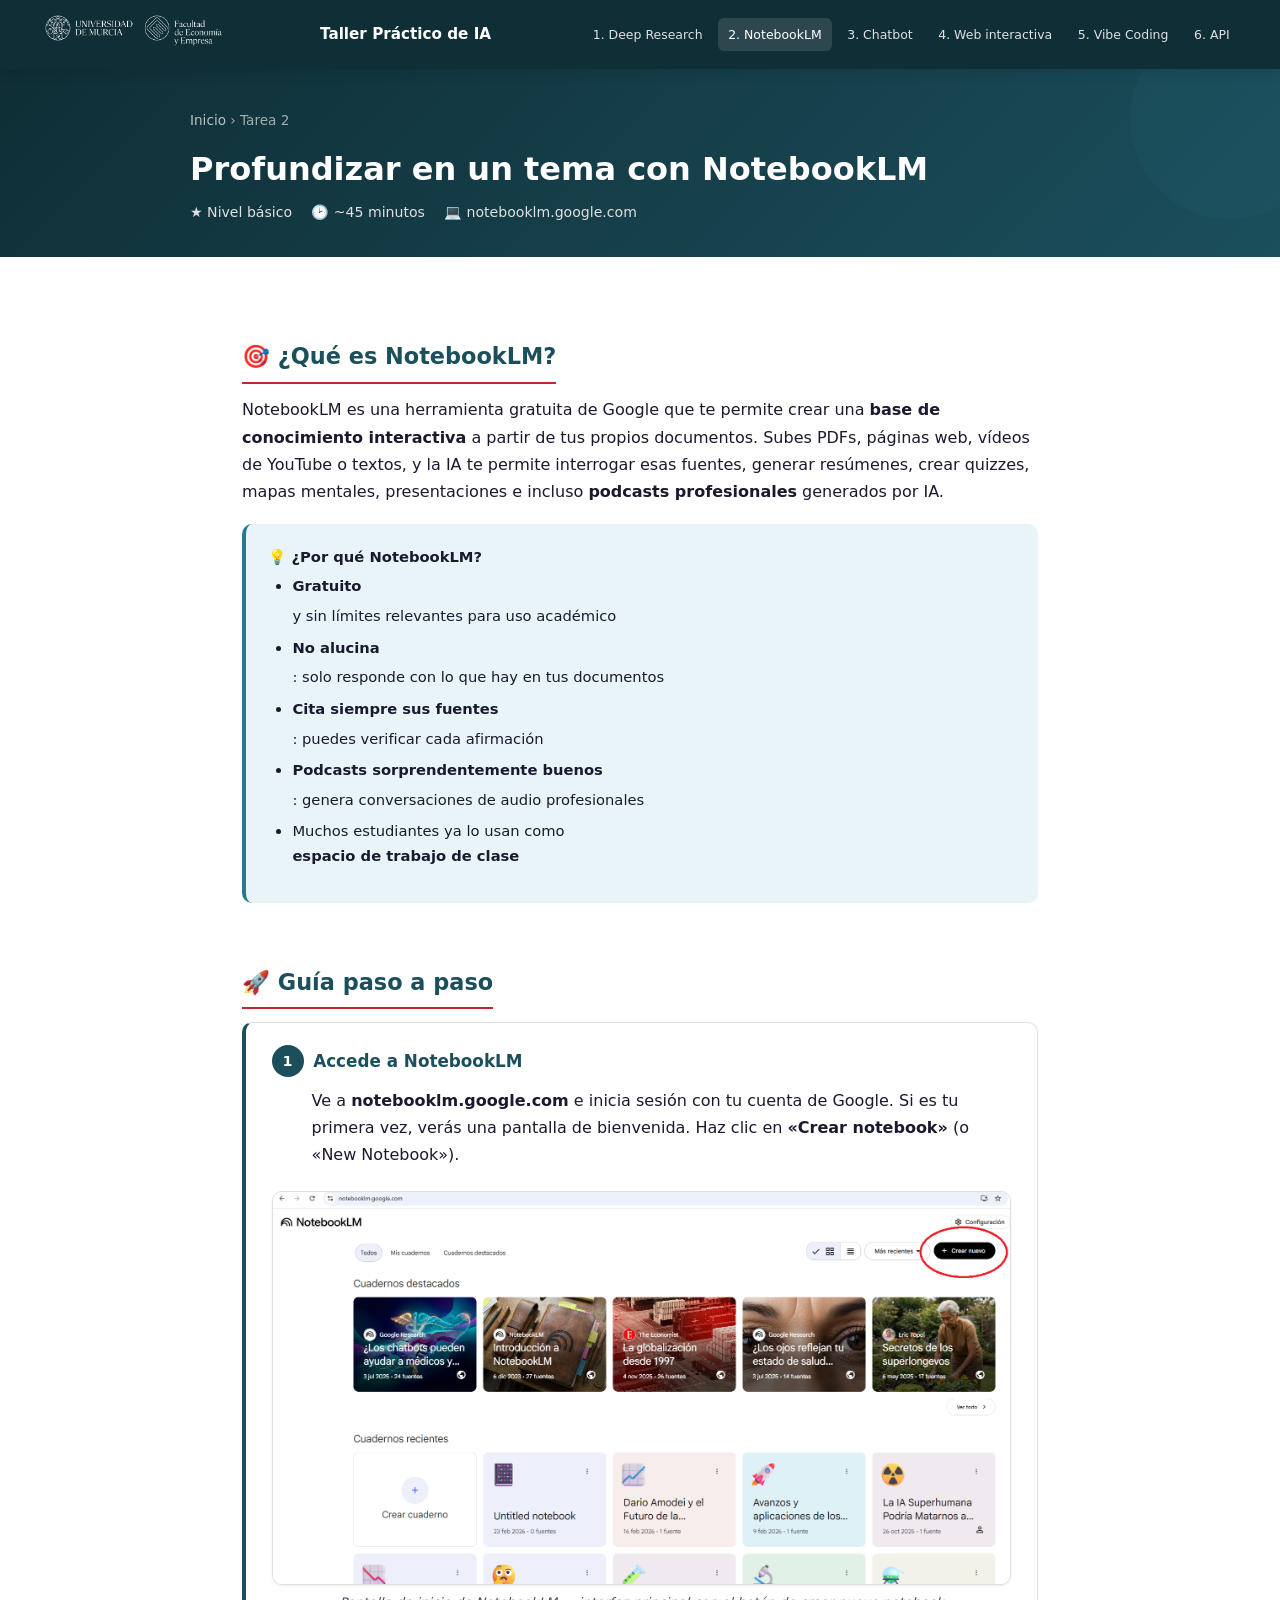
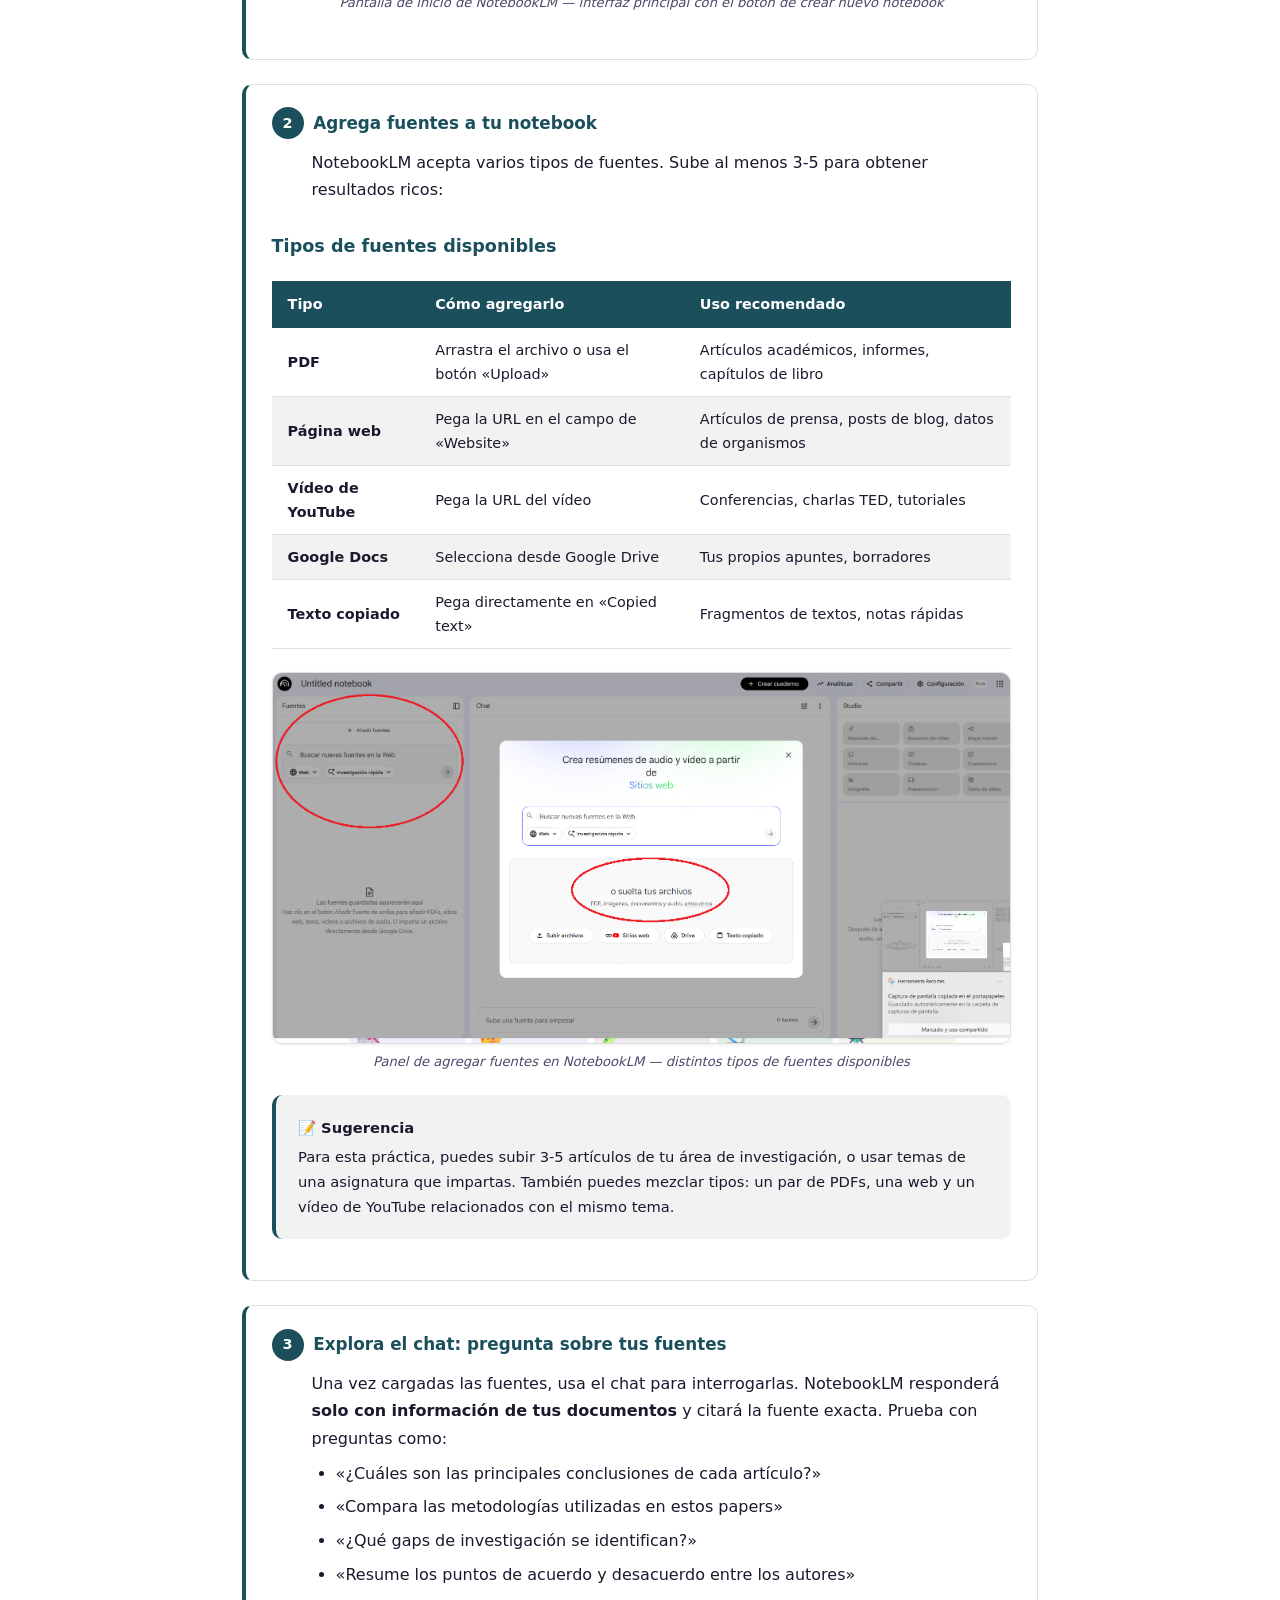
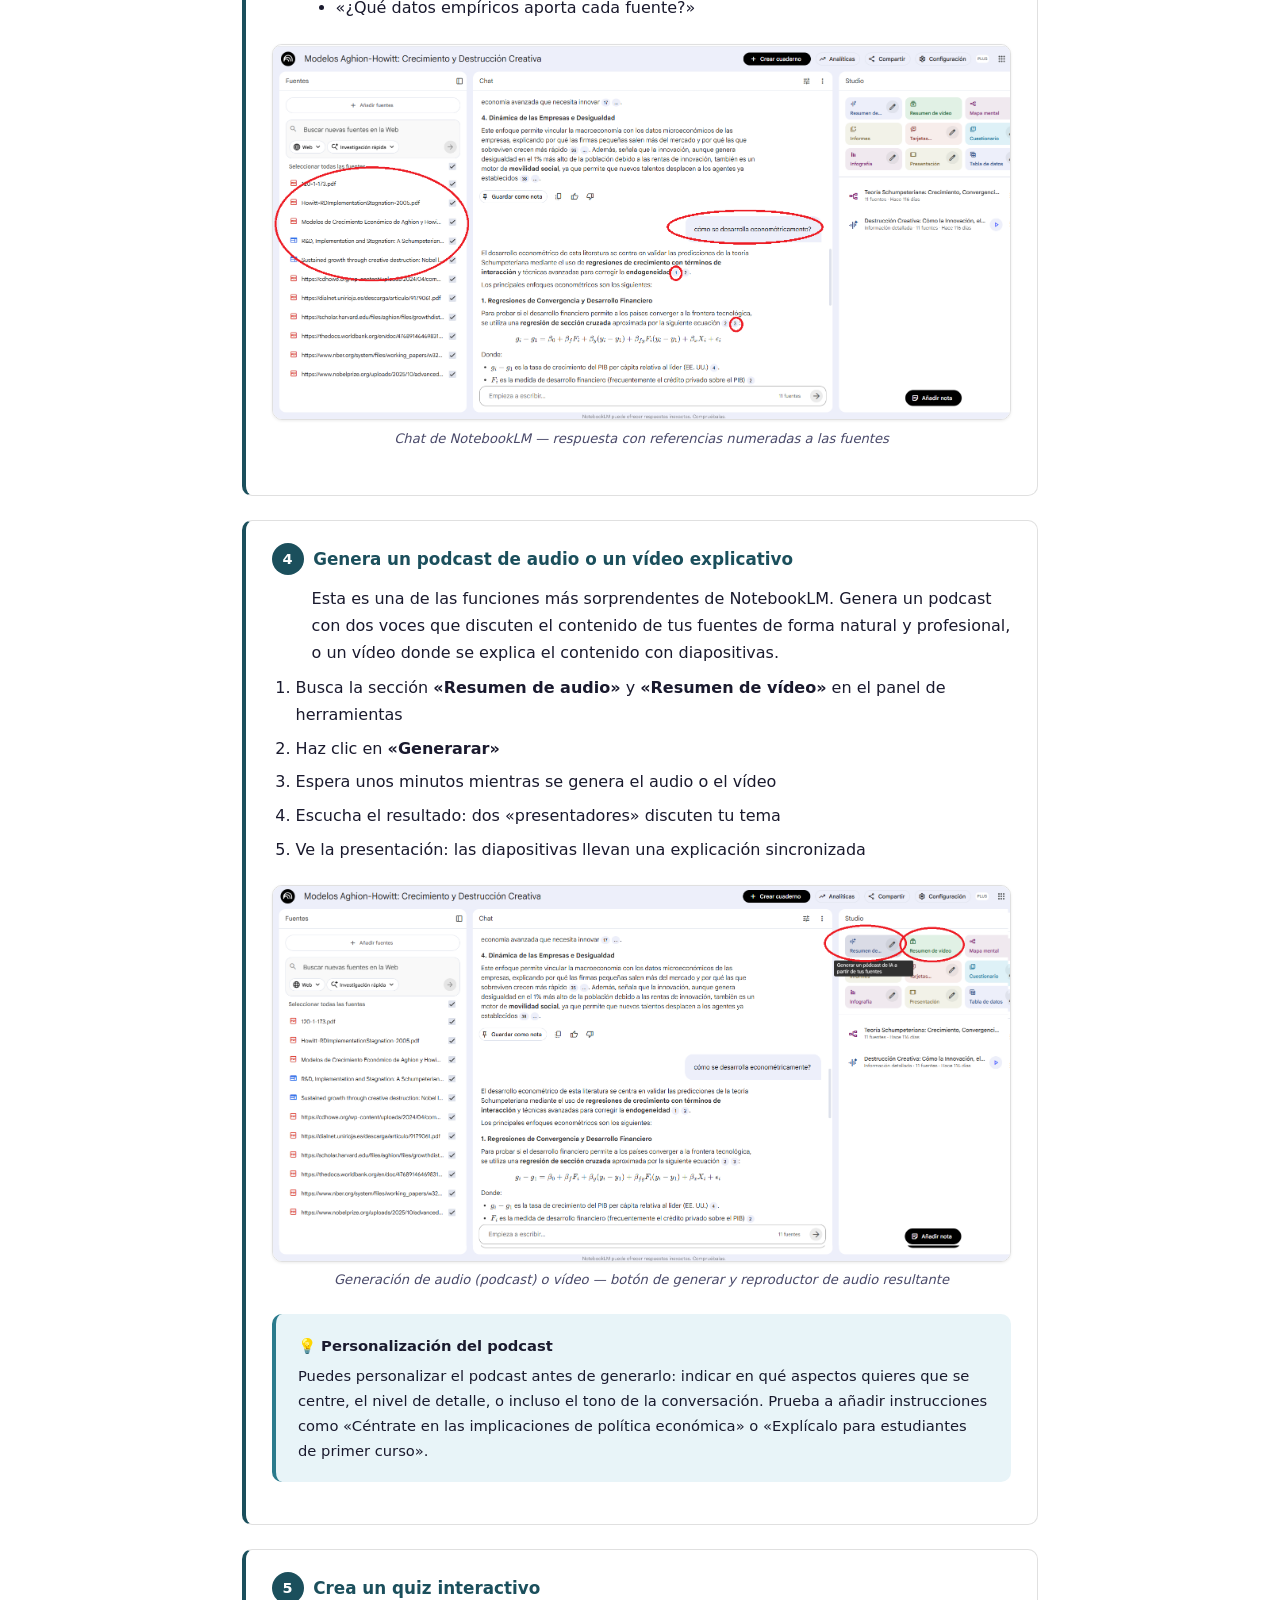
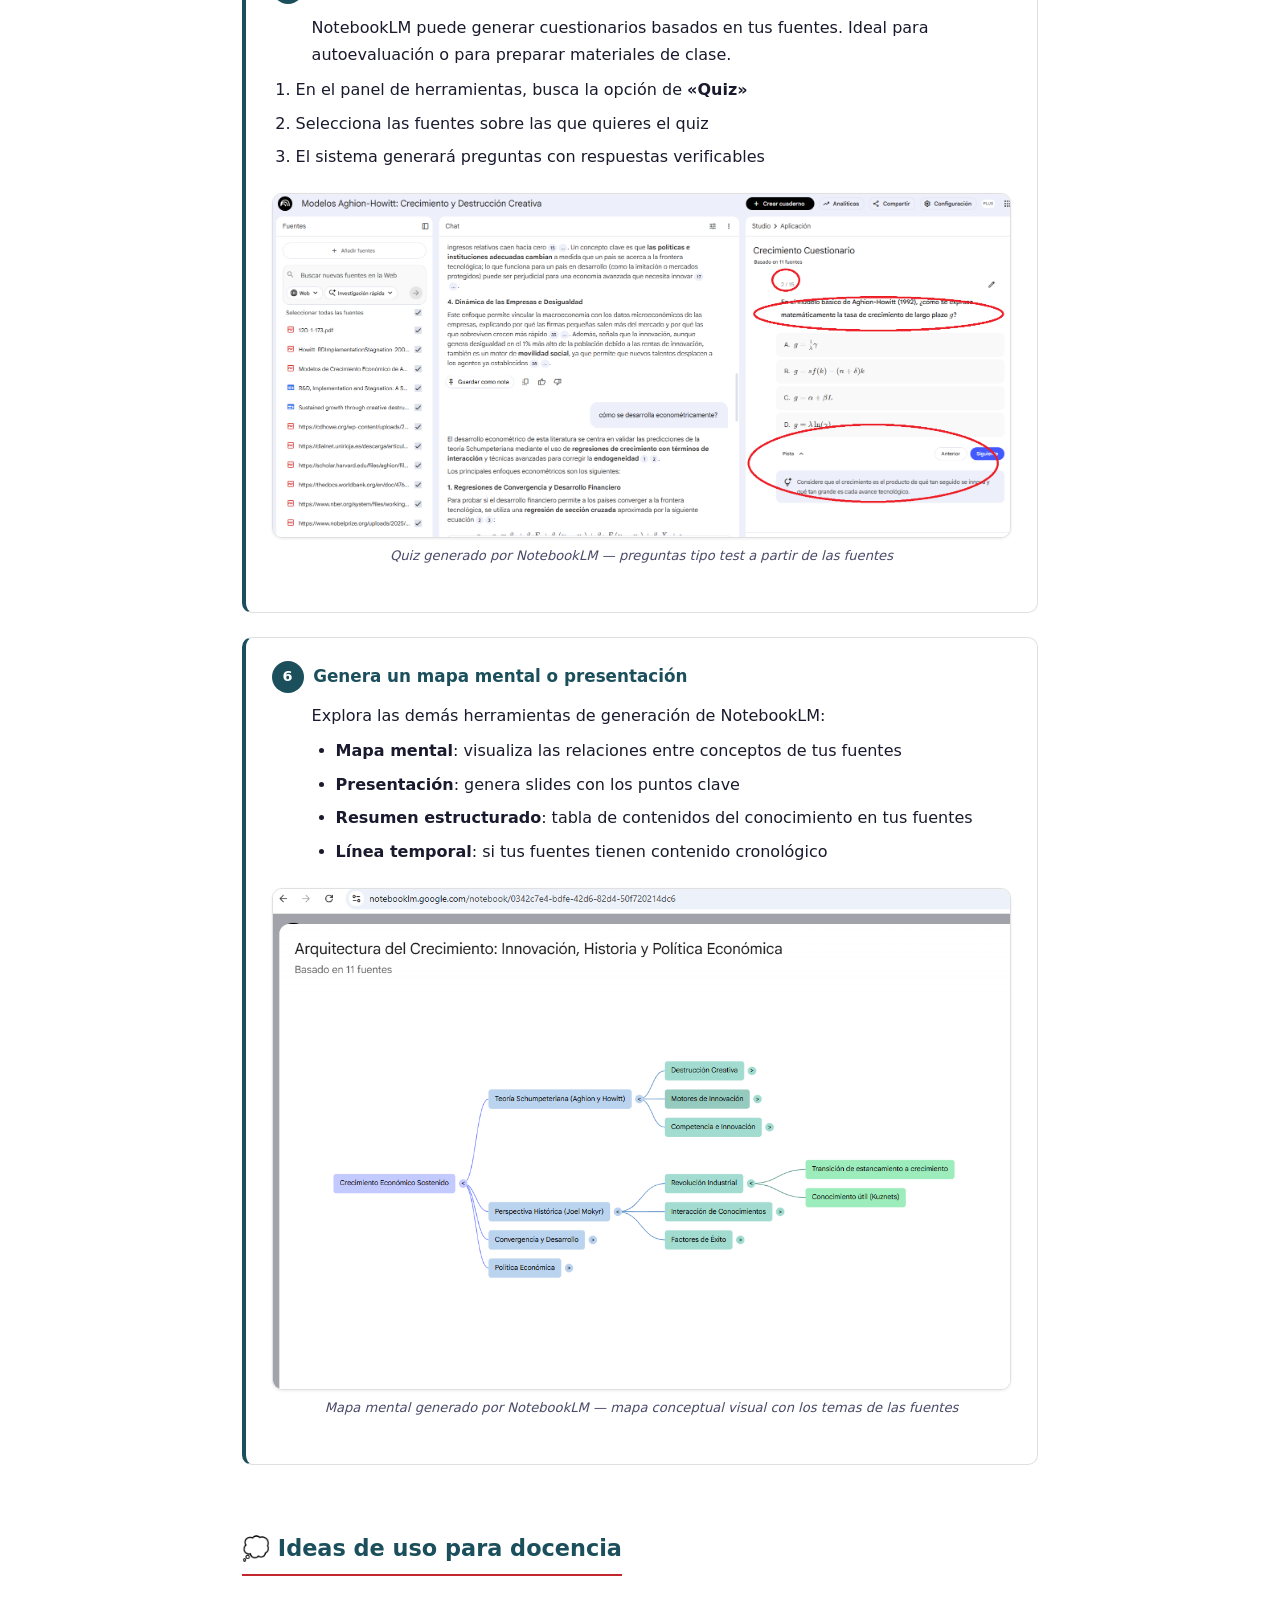
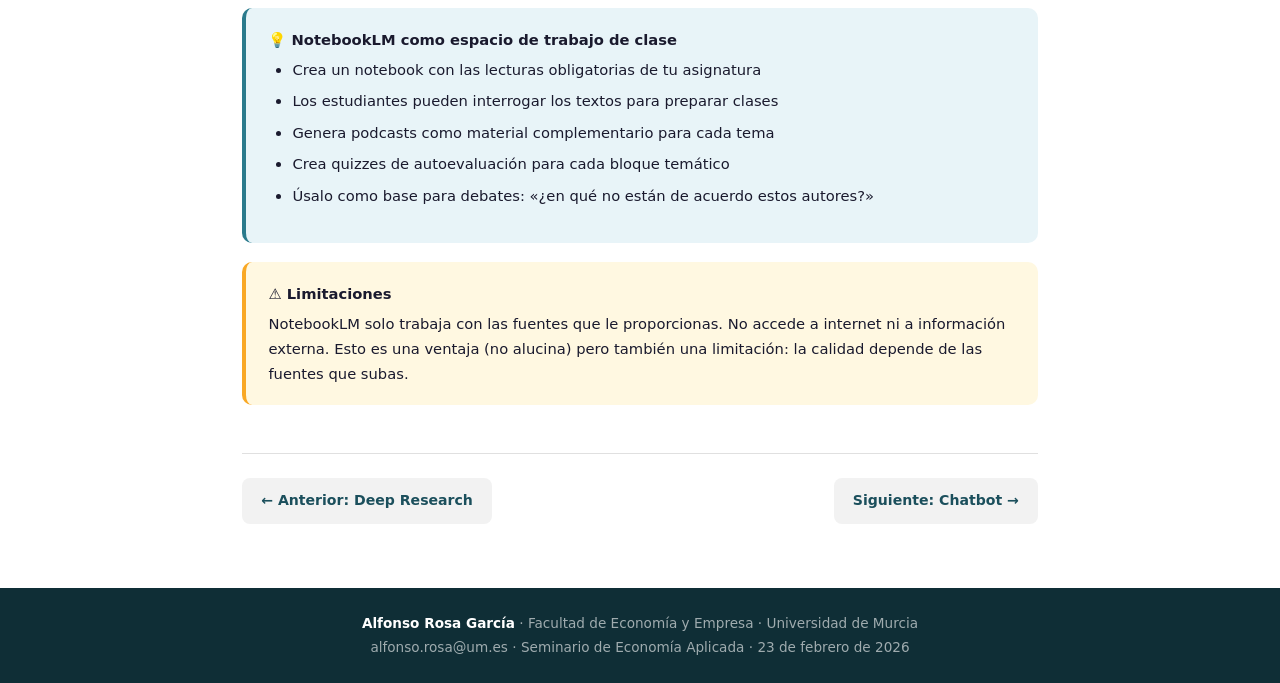
==== tarea2-notebooklm.html @ 7f3a68ac "Sitio web del Taller de IA en Economía Aplicada — UMU Web estática con guías paso a paso para 6 tare" ====
<!DOCTYPE html>
<html lang="es">
<head>
  <meta charset="UTF-8">
  <meta name="viewport" content="width=device-width, initial-scale=1.0">
  <title>Tarea 2: NotebookLM — Taller IA</title>
  <link rel="stylesheet" href="css/style.css">
</head>
<body>

<!-- Navbar -->
<nav class="navbar">
  <div class="navbar-inner">
    <a href="index.html" class="navbar-logo">
      <img src="img/logo-white.png" alt="Facultad de Economía y Empresa — UMU">
    </a>
    <span class="navbar-title">Taller Práctico de IA</span>
    <div class="navbar-links">
      <a href="tarea1-deep-research.html">1. Deep Research</a>
      <a href="tarea2-notebooklm.html" class="active">2. NotebookLM</a>
      <a href="tarea3-chatbot.html">3. Chatbot</a>
      <a href="tarea4-web-interactiva.html">4. Web interactiva</a>
      <a href="tarea5-vibe-coding.html">5. Vibe Coding</a>
      <a href="tarea6-api.html">6. API</a>
    </div>
  </div>
</nav>

<!-- Page Header -->
<header class="page-header">
  <div class="page-header-inner">
    <div class="breadcrumb"><a href="index.html">Inicio</a> &rsaquo; Tarea 2</div>
    <h1>Profundizar en un tema con NotebookLM</h1>
    <div class="page-meta">
      <span>&#9733; Nivel básico</span>
      <span>&#128337; ~45 minutos</span>
      <span>&#128187; notebooklm.google.com</span>
    </div>
  </div>
</header>

<!-- Content -->
<main class="guide-content">

  <h2>&#127919; ¿Qué es NotebookLM?</h2>
  <p>
    NotebookLM es una herramienta gratuita de Google que te permite crear una <strong>base de conocimiento interactiva</strong>
    a partir de tus propios documentos. Subes PDFs, páginas web, vídeos de YouTube o textos, y la IA te permite
    interrogar esas fuentes, generar resúmenes, crear quizzes, mapas mentales, presentaciones e incluso
    <strong>podcasts profesionales</strong> generados por IA.
  </p>

  <div class="info-box tip">
    <strong>&#128161; ¿Por qué NotebookLM?</strong>
    <ul>
      <li><strong>Gratuito</strong> y sin límites relevantes para uso académico</li>
      <li><strong>No alucina</strong>: solo responde con lo que hay en tus documentos</li>
      <li><strong>Cita siempre sus fuentes</strong>: puedes verificar cada afirmación</li>
      <li><strong>Podcasts sorprendentemente buenos</strong>: genera conversaciones de audio profesionales</li>
      <li>Muchos estudiantes ya lo usan como <strong>espacio de trabajo de clase</strong></li>
    </ul>
  </div>

  <h2>&#128640; Guía paso a paso</h2>

  <!-- Paso 1 -->
  <div class="step">
    <div class="step-header">
      <span class="step-number">1</span>
      <h4>Accede a NotebookLM</h4>
    </div>
    <p>
      Ve a <strong>notebooklm.google.com</strong> e inicia sesión con tu cuenta de Google.
      Si es tu primera vez, verás una pantalla de bienvenida. Haz clic en <strong>«Crear notebook»</strong>
      (o «New Notebook»).
    </p>

    <figure class="screenshot-img">
      <img src="capturas/t2-p1-notebooklm-inicio.png" alt="Pantalla de inicio de NotebookLM">
      <figcaption>Pantalla de inicio de NotebookLM — interfaz principal con el botón de crear nuevo notebook</figcaption>
    </figure>
  </div>

  <!-- Paso 2 -->
  <div class="step">
    <div class="step-header">
      <span class="step-number">2</span>
      <h4>Agrega fuentes a tu notebook</h4>
    </div>
    <p>
      NotebookLM acepta varios tipos de fuentes. Sube al menos 3-5 para obtener resultados ricos:
    </p>

    <h3>Tipos de fuentes disponibles</h3>
    <table class="comparison-table">
      <thead>
        <tr>
          <th>Tipo</th>
          <th>Cómo agregarlo</th>
          <th>Uso recomendado</th>
        </tr>
      </thead>
      <tbody>
        <tr>
          <td><strong>PDF</strong></td>
          <td>Arrastra el archivo o usa el botón «Upload»</td>
          <td>Artículos académicos, informes, capítulos de libro</td>
        </tr>
        <tr>
          <td><strong>Página web</strong></td>
          <td>Pega la URL en el campo de «Website»</td>
          <td>Artículos de prensa, posts de blog, datos de organismos</td>
        </tr>
        <tr>
          <td><strong>Vídeo de YouTube</strong></td>
          <td>Pega la URL del vídeo</td>
          <td>Conferencias, charlas TED, tutoriales</td>
        </tr>
        <tr>
          <td><strong>Google Docs</strong></td>
          <td>Selecciona desde Google Drive</td>
          <td>Tus propios apuntes, borradores</td>
        </tr>
        <tr>
          <td><strong>Texto copiado</strong></td>
          <td>Pega directamente en «Copied text»</td>
          <td>Fragmentos de textos, notas rápidas</td>
        </tr>
      </tbody>
    </table>

    <figure class="screenshot-img">
      <img src="capturas/t2-p2-notebooklm-fuentes.png" alt="Panel de agregar fuentes en NotebookLM">
      <figcaption>Panel de agregar fuentes en NotebookLM — distintos tipos de fuentes disponibles</figcaption>
    </figure>

    <div class="info-box note">
      <strong>&#128221; Sugerencia</strong>
      Para esta práctica, puedes subir 3-5 artículos de tu área de investigación, o usar temas de una
      asignatura que impartas. También puedes mezclar tipos: un par de PDFs, una web y un vídeo de YouTube
      relacionados con el mismo tema.
    </div>
  </div>

  <!-- Paso 3 -->
  <div class="step">
    <div class="step-header">
      <span class="step-number">3</span>
      <h4>Explora el chat: pregunta sobre tus fuentes</h4>
    </div>
    <p>
      Una vez cargadas las fuentes, usa el chat para interrogarlas. NotebookLM responderá <strong>solo con
      información de tus documentos</strong> y citará la fuente exacta. Prueba con preguntas como:
    </p>
    <ul>
      <li>«¿Cuáles son las principales conclusiones de cada artículo?»</li>
      <li>«Compara las metodologías utilizadas en estos papers»</li>
      <li>«¿Qué gaps de investigación se identifican?»</li>
      <li>«Resume los puntos de acuerdo y desacuerdo entre los autores»</li>
      <li>«¿Qué datos empíricos aporta cada fuente?»</li>
    </ul>

    <figure class="screenshot-img">
      <img src="capturas/t2-p3-notebooklm-chat-citas.png" alt="Chat de NotebookLM respondiendo con citas">
      <figcaption>Chat de NotebookLM — respuesta con referencias numeradas a las fuentes</figcaption>
    </figure>
  </div>

  <!-- Paso 4 -->
  <div class="step">
    <div class="step-header">
      <span class="step-number">4</span>
      <h4>Genera un podcast de audio o un vídeo explicativo</h4>
    </div>
    <p>
      Esta es una de las funciones más sorprendentes de NotebookLM. Genera un podcast con dos voces
      que discuten el contenido de tus fuentes de forma natural y profesional, o un vídeo donde se explica el contenido con diapositivas.
    </p>
    <ol>
      <li>Busca la sección <strong>«Resumen de audio»</strong> y <strong>«Resumen de vídeo»</strong> en el panel de herramientas</li>
      <li>Haz clic en <strong>«Generarar»</strong></li>
      <li>Espera unos minutos mientras se genera el audio o el vídeo</li>
      <li>Escucha el resultado: dos «presentadores» discuten tu tema</li>
      <li>Ve la presentación: las diapositivas llevan una explicación sincronizada</li>
    </ol>

    <figure class="screenshot-img">
      <img src="capturas/t2-p4-notebooklm-podcast.png" alt="Generación de Audio Overview (podcast) en NotebookLM">
      <figcaption>Generación de audio (podcast) o vídeo — botón de generar y reproductor de audio resultante</figcaption>
    </figure>

    <div class="info-box tip">
      <strong>&#128161; Personalización del podcast</strong>
      Puedes personalizar el podcast antes de generarlo: indicar en qué aspectos quieres que se centre,
      el nivel de detalle, o incluso el tono de la conversación. Prueba a añadir instrucciones como
      «Céntrate en las implicaciones de política económica» o «Explícalo para estudiantes de primer curso».
    </div>
  </div>

  <!-- Paso 5 -->
  <div class="step">
    <div class="step-header">
      <span class="step-number">5</span>
      <h4>Crea un quiz interactivo</h4>
    </div>
    <p>
      NotebookLM puede generar cuestionarios basados en tus fuentes. Ideal para autoevaluación o para
      preparar materiales de clase.
    </p>
    <ol>
      <li>En el panel de herramientas, busca la opción de <strong>«Quiz»</strong></li>
      <li>Selecciona las fuentes sobre las que quieres el quiz</li>
      <li>El sistema generará preguntas con respuestas verificables</li>
    </ol>

    <figure class="screenshot-img">
      <img src="capturas/t2-p5-notebooklm-quiz.png" alt="Quiz generado por NotebookLM">
      <figcaption>Quiz generado por NotebookLM — preguntas tipo test a partir de las fuentes</figcaption>
    </figure>
  </div>

  <!-- Paso 6 -->
  <div class="step">
    <div class="step-header">
      <span class="step-number">6</span>
      <h4>Genera un mapa mental o presentación</h4>
    </div>
    <p>
      Explora las demás herramientas de generación de NotebookLM:
    </p>
    <ul>
      <li><strong>Mapa mental</strong>: visualiza las relaciones entre conceptos de tus fuentes</li>
      <li><strong>Presentación</strong>: genera slides con los puntos clave</li>
      <li><strong>Resumen estructurado</strong>: tabla de contenidos del conocimiento en tus fuentes</li>
      <li><strong>Línea temporal</strong>: si tus fuentes tienen contenido cronológico</li>
    </ul>

    <figure class="screenshot-img">
      <img src="capturas/t2-p6-notebooklm-mapa-mental.png" alt="Mapa mental generado por NotebookLM">
      <figcaption>Mapa mental generado por NotebookLM — mapa conceptual visual con los temas de las fuentes</figcaption>
    </figure>
  </div>

  <h2>&#128173; Ideas de uso para docencia</h2>

  <div class="info-box tip">
    <strong>&#128161; NotebookLM como espacio de trabajo de clase</strong>
    <ul>
      <li>Crea un notebook con las lecturas obligatorias de tu asignatura</li>
      <li>Los estudiantes pueden interrogar los textos para preparar clases</li>
      <li>Genera podcasts como material complementario para cada tema</li>
      <li>Crea quizzes de autoevaluación para cada bloque temático</li>
      <li>Úsalo como base para debates: «¿en qué no están de acuerdo estos autores?»</li>
    </ul>
  </div>

  <div class="info-box warning">
    <strong>&#9888;&#65039; Limitaciones</strong>
    NotebookLM solo trabaja con las fuentes que le proporcionas. No accede a internet ni a información
    externa. Esto es una ventaja (no alucina) pero también una limitación: la calidad depende de las
    fuentes que subas.
  </div>

  <!-- Navigation -->
  <div class="task-nav">
    <a href="tarea1-deep-research.html">&larr; Anterior: Deep Research</a>
    <a href="tarea3-chatbot.html">Siguiente: Chatbot &rarr;</a>
  </div>

</main>

<!-- Footer -->
<footer class="footer">
  <p><strong>Alfonso Rosa García</strong> · Facultad de Economía y Empresa · Universidad de Murcia</p>
  <p>alfonso.rosa@um.es · Seminario de Economía Aplicada · 23 de febrero de 2026</p>
</footer>

</body>
</html>
---- css/style.css ----
/* ============================================================
   Uso Académico de la IA — Taller Práctico
   Facultad de Economía y Empresa — Universidad de Murcia
   Paleta de colores corporativa UMU
   ============================================================ */

/* --- Variables CSS --- */
:root {
  --umured: #C1272D;
  --umured-light: #d94a4f;
  --umured-bg: #fef2f2;
  --umuteal: #1B4F5C;
  --umutealdark: #0F2E36;
  --umuteallight: #2A7A8C;
  --umuteallight-bg: #e8f4f8;
  --umugray: #F2F2F2;
  --umugraymed: #E0E0E0;
  --umuwhite: #FFFFFF;
  --umutextdark: #1A1A2E;
  --umutextmed: #4A4A6A;
  --shadow-sm: 0 1px 3px rgba(0,0,0,0.08);
  --shadow-md: 0 4px 12px rgba(0,0,0,0.1);
  --shadow-lg: 0 8px 30px rgba(0,0,0,0.12);
  --radius: 10px;
  --radius-lg: 16px;
}

/* --- Reset & Base --- */
*, *::before, *::after {
  box-sizing: border-box;
  margin: 0;
  padding: 0;
}

html {
  scroll-behavior: smooth;
  font-size: 16px;
}

body {
  font-family: 'Segoe UI', system-ui, -apple-system, sans-serif;
  color: var(--umutextdark);
  background: var(--umuwhite);
  line-height: 1.7;
}

img {
  max-width: 100%;
  height: auto;
}

a {
  color: var(--umuteallight);
  text-decoration: none;
  transition: color 0.2s;
}

a:hover {
  color: var(--umured);
}

/* --- Header / Navbar --- */
.navbar {
  background: var(--umutealdark);
  padding: 0.6rem 2rem;
  position: sticky;
  top: 0;
  z-index: 100;
  box-shadow: var(--shadow-md);
}

.navbar-inner {
  max-width: 1200px;
  margin: 0 auto;
  display: flex;
  align-items: center;
  justify-content: space-between;
  gap: 1.5rem;
}

.navbar-logo img {
  height: 42px;
}

.navbar-title {
  color: var(--umuwhite);
  font-size: 0.95rem;
  font-weight: 600;
  white-space: nowrap;
}

.navbar-links {
  display: flex;
  gap: 0.3rem;
  flex-wrap: wrap;
  justify-content: flex-end;
}

.navbar-links a {
  color: var(--umugraymed);
  font-size: 0.78rem;
  padding: 0.35rem 0.65rem;
  border-radius: 6px;
  transition: all 0.2s;
  white-space: nowrap;
}

.navbar-links a:hover,
.navbar-links a.active {
  background: rgba(255,255,255,0.12);
  color: var(--umuwhite);
}

/* --- Hero Section (index) --- */
.hero {
  background: linear-gradient(135deg, var(--umutealdark) 0%, var(--umuteal) 100%);
  color: var(--umuwhite);
  padding: 4rem 2rem 3.5rem;
  position: relative;
  overflow: hidden;
}

.hero::before {
  content: '';
  position: absolute;
  top: -80px;
  right: -80px;
  width: 350px;
  height: 350px;
  background: var(--umuteallight);
  opacity: 0.12;
  border-radius: 50%;
}

.hero::after {
  content: '';
  position: absolute;
  bottom: -60px;
  left: -60px;
  width: 250px;
  height: 250px;
  background: var(--umured);
  opacity: 0.08;
  border-radius: 50%;
}

.hero-inner {
  max-width: 900px;
  margin: 0 auto;
  position: relative;
  z-index: 1;
  text-align: center;
}

.hero h1 {
  font-size: 2.6rem;
  font-weight: 700;
  margin-bottom: 0.5rem;
  line-height: 1.2;
}

.hero .subtitle {
  font-size: 1.15rem;
  color: var(--umugraymed);
  margin-bottom: 0.3rem;
}

.hero .meta {
  font-size: 0.95rem;
  color: rgba(255,255,255,0.6);
  margin-bottom: 1.5rem;
}

.hero .meta strong {
  color: var(--umuwhite);
}

.hero-divider {
  width: 80px;
  height: 3px;
  background: var(--umured);
  margin: 1.2rem auto;
}

/* --- Task Cards Grid (index) --- */
.section {
  max-width: 1100px;
  margin: 0 auto;
  padding: 3rem 2rem;
}

.section-title {
  font-size: 1.6rem;
  color: var(--umuteal);
  margin-bottom: 0.4rem;
  text-align: center;
}

.section-subtitle {
  color: var(--umutextmed);
  text-align: center;
  margin-bottom: 2rem;
  font-size: 1rem;
}

.task-grid {
  display: grid;
  grid-template-columns: repeat(auto-fill, minmax(320px, 1fr));
  gap: 1.5rem;
}

.task-card {
  background: var(--umuwhite);
  border: 1px solid var(--umugraymed);
  border-radius: var(--radius-lg);
  padding: 1.8rem;
  transition: all 0.3s;
  display: flex;
  flex-direction: column;
  position: relative;
  overflow: hidden;
}

.task-card::before {
  content: '';
  position: absolute;
  top: 0;
  left: 0;
  right: 0;
  height: 4px;
  background: var(--umured);
}

.task-card:hover {
  box-shadow: var(--shadow-lg);
  transform: translateY(-3px);
  border-color: var(--umuteallight);
}

.task-card .task-number {
  display: inline-flex;
  align-items: center;
  justify-content: center;
  width: 36px;
  height: 36px;
  background: var(--umured);
  color: var(--umuwhite);
  font-weight: 700;
  font-size: 1rem;
  border-radius: 50%;
  margin-bottom: 0.8rem;
}

.task-card h3 {
  font-size: 1.15rem;
  color: var(--umuteal);
  margin-bottom: 0.4rem;
}

.task-card .tool-badge {
  display: inline-block;
  background: var(--umuteallight-bg);
  color: var(--umuteallight);
  font-size: 0.75rem;
  font-weight: 600;
  padding: 0.2rem 0.6rem;
  border-radius: 20px;
  margin-bottom: 0.6rem;
}

.task-card p {
  font-size: 0.9rem;
  color: var(--umutextmed);
  flex: 1;
  margin-bottom: 1rem;
}

.task-card .difficulty {
  font-size: 0.8rem;
  color: var(--umutextmed);
  margin-bottom: 0.8rem;
}

.task-card .difficulty .star-filled {
  color: var(--umured);
}

.task-card .btn {
  display: inline-block;
  text-align: center;
  padding: 0.55rem 1.2rem;
  background: var(--umuteal);
  color: var(--umuwhite);
  border-radius: 8px;
  font-size: 0.88rem;
  font-weight: 600;
  transition: background 0.2s;
}

.task-card .btn:hover {
  background: var(--umuteallight);
  color: var(--umuwhite);
}

/* --- Page Header (task pages) --- */
.page-header {
  background: linear-gradient(135deg, var(--umutealdark) 0%, var(--umuteal) 100%);
  color: var(--umuwhite);
  padding: 2.5rem 2rem 2rem;
  position: relative;
  overflow: hidden;
}

.page-header::before {
  content: '';
  position: absolute;
  top: -50px;
  right: -50px;
  width: 200px;
  height: 200px;
  background: var(--umuteallight);
  opacity: 0.1;
  border-radius: 50%;
}

.page-header-inner {
  max-width: 900px;
  margin: 0 auto;
  position: relative;
  z-index: 1;
}

.page-header .breadcrumb {
  font-size: 0.85rem;
  color: rgba(255,255,255,0.6);
  margin-bottom: 0.6rem;
}

.page-header .breadcrumb a {
  color: rgba(255,255,255,0.7);
}

.page-header .breadcrumb a:hover {
  color: var(--umuwhite);
}

.page-header h1 {
  font-size: 2rem;
  margin-bottom: 0.3rem;
}

.page-header .page-meta {
  display: flex;
  gap: 1.2rem;
  font-size: 0.88rem;
  color: var(--umugraymed);
  flex-wrap: wrap;
}

.page-header .page-meta span {
  display: flex;
  align-items: center;
  gap: 0.3rem;
}

/* --- Guide Content --- */
.guide-content {
  max-width: 860px;
  margin: 0 auto;
  padding: 2.5rem 2rem 4rem;
}

.guide-content h2 {
  font-size: 1.4rem;
  color: var(--umuteal);
  margin-top: 2.5rem;
  margin-bottom: 0.8rem;
  padding-bottom: 0.4rem;
  border-bottom: 2px solid var(--umured);
  display: inline-block;
}

.guide-content h3 {
  font-size: 1.1rem;
  color: var(--umuteal);
  margin-top: 1.8rem;
  margin-bottom: 0.5rem;
}

.guide-content p {
  margin-bottom: 1rem;
  color: var(--umutextdark);
}

.guide-content ul, .guide-content ol {
  margin-bottom: 1rem;
  padding-left: 1.5rem;
}

.guide-content li {
  margin-bottom: 0.4rem;
}

/* --- Step boxes --- */
.step {
  background: var(--umuwhite);
  border: 1px solid var(--umugraymed);
  border-left: 4px solid var(--umuteal);
  border-radius: var(--radius);
  padding: 1.4rem 1.6rem;
  margin-bottom: 1.5rem;
  position: relative;
}

.step-number {
  display: inline-flex;
  align-items: center;
  justify-content: center;
  width: 32px;
  height: 32px;
  background: var(--umuteal);
  color: var(--umuwhite);
  font-weight: 700;
  font-size: 0.9rem;
  border-radius: 50%;
  margin-right: 0.6rem;
  flex-shrink: 0;
}

.step-header {
  display: flex;
  align-items: center;
  margin-bottom: 0.6rem;
}

.step-header h4 {
  font-size: 1.05rem;
  color: var(--umuteal);
}

.step p {
  margin-bottom: 0.5rem;
  margin-left: 2.5rem;
}

.step ul {
  margin-left: 2.5rem;
}

/* --- Screenshot placeholder --- */
.screenshot-placeholder {
  background: var(--umugray);
  border: 2px dashed var(--umugraymed);
  border-radius: var(--radius);
  padding: 2rem 1.5rem;
  text-align: center;
  margin: 1.2rem 0;
  color: var(--umutextmed);
  font-size: 0.88rem;
}

.screenshot-placeholder .icon {
  font-size: 2rem;
  margin-bottom: 0.4rem;
  opacity: 0.5;
}

.screenshot-placeholder .label {
  font-weight: 600;
  display: block;
  margin-bottom: 0.2rem;
  color: var(--umuteal);
}

/* Actual screenshot images */
.screenshot {
  display: block;
  margin: 1.2rem auto;
  border-radius: var(--radius);
  border: 1px solid var(--umugraymed);
  box-shadow: var(--shadow-sm);
  max-width: 100%;
}

/* Screenshot figures with caption */
figure.screenshot-img {
  margin: 1.4rem 0;
  text-align: center;
}

figure.screenshot-img img {
  display: block;
  max-width: 100%;
  border-radius: var(--radius);
  border: 1px solid var(--umugraymed);
  box-shadow: var(--shadow-sm);
  margin: 0 auto;
}

figure.screenshot-img figcaption {
  margin-top: 0.45rem;
  font-size: 0.82rem;
  color: var(--umutextmed);
  font-style: italic;
}

/* --- Info boxes --- */
.info-box {
  border-radius: var(--radius);
  padding: 1.2rem 1.4rem;
  margin: 1.2rem 0;
  font-size: 0.92rem;
}

.info-box.tip {
  background: var(--umuteallight-bg);
  border-left: 4px solid var(--umuteallight);
}

.info-box.warning {
  background: #fff8e1;
  border-left: 4px solid #f9a825;
}

.info-box.important {
  background: var(--umured-bg);
  border-left: 4px solid var(--umured);
}

.info-box.note {
  background: var(--umugray);
  border-left: 4px solid var(--umuteal);
}

.info-box strong {
  display: block;
  margin-bottom: 0.3rem;
}

/* --- Code blocks --- */
.code-block {
  background: var(--umutealdark);
  color: #e0e0e0;
  border-radius: var(--radius);
  padding: 1.2rem 1.4rem;
  margin: 1rem 0;
  font-family: 'Consolas', 'Fira Code', monospace;
  font-size: 0.85rem;
  overflow-x: auto;
  line-height: 1.6;
}

.code-block .comment {
  color: #6a9955;
}

.code-block .string {
  color: #ce9178;
}

.code-block .keyword {
  color: #569cd6;
}

/* --- Comparison table --- */
.comparison-table {
  width: 100%;
  border-collapse: collapse;
  margin: 1.2rem 0;
  font-size: 0.9rem;
}

.comparison-table th {
  background: var(--umuteal);
  color: var(--umuwhite);
  padding: 0.7rem 1rem;
  text-align: left;
  font-weight: 600;
}

.comparison-table td {
  padding: 0.6rem 1rem;
  border-bottom: 1px solid var(--umugraymed);
}

.comparison-table tr:nth-child(even) {
  background: var(--umugray);
}

.comparison-table tr:hover {
  background: var(--umuteallight-bg);
}

/* --- Footer --- */
.footer {
  background: var(--umutealdark);
  color: rgba(255,255,255,0.6);
  text-align: center;
  padding: 1.5rem 2rem;
  font-size: 0.85rem;
}

.footer a {
  color: rgba(255,255,255,0.8);
}

.footer strong {
  color: var(--umuwhite);
}

/* --- Task navigation at bottom of guide pages --- */
.task-nav {
  display: flex;
  justify-content: space-between;
  gap: 1rem;
  margin-top: 3rem;
  padding-top: 1.5rem;
  border-top: 1px solid var(--umugraymed);
}

.task-nav a {
  display: flex;
  align-items: center;
  gap: 0.4rem;
  padding: 0.7rem 1.2rem;
  background: var(--umugray);
  border-radius: 8px;
  font-size: 0.88rem;
  font-weight: 600;
  color: var(--umuteal);
  transition: all 0.2s;
}

.task-nav a:hover {
  background: var(--umuteallight-bg);
  color: var(--umuteallight);
}

/* --- Quick access box --- */
.quick-access {
  background: var(--umugray);
  border-radius: var(--radius-lg);
  padding: 1.5rem 2rem;
  margin: 2rem 0;
}

.quick-access h3 {
  color: var(--umuteal);
  margin-bottom: 0.8rem;
  font-size: 1rem;
}

.quick-access ul {
  list-style: none;
  padding: 0;
}

.quick-access li {
  margin-bottom: 0.3rem;
}

.quick-access a {
  font-size: 0.9rem;
}

/* --- Responsive --- */
@media (max-width: 768px) {
  .hero h1 {
    font-size: 1.8rem;
  }

  .navbar-inner {
    flex-direction: column;
    gap: 0.5rem;
  }

  .navbar-links {
    justify-content: center;
  }

  .task-grid {
    grid-template-columns: 1fr;
  }

  .page-header h1 {
    font-size: 1.5rem;
  }

  .guide-content {
    padding: 1.5rem 1rem 3rem;
  }

  .step p, .step ul {
    margin-left: 0;
  }

  .task-nav {
    flex-direction: column;
  }
}

@media (max-width: 480px) {
  .navbar {
    padding: 0.5rem 1rem;
  }

  .navbar-links a {
    font-size: 0.7rem;
    padding: 0.25rem 0.4rem;
  }

  .hero {
    padding: 2.5rem 1rem 2rem;
  }

  .section {
    padding: 2rem 1rem;
  }
}
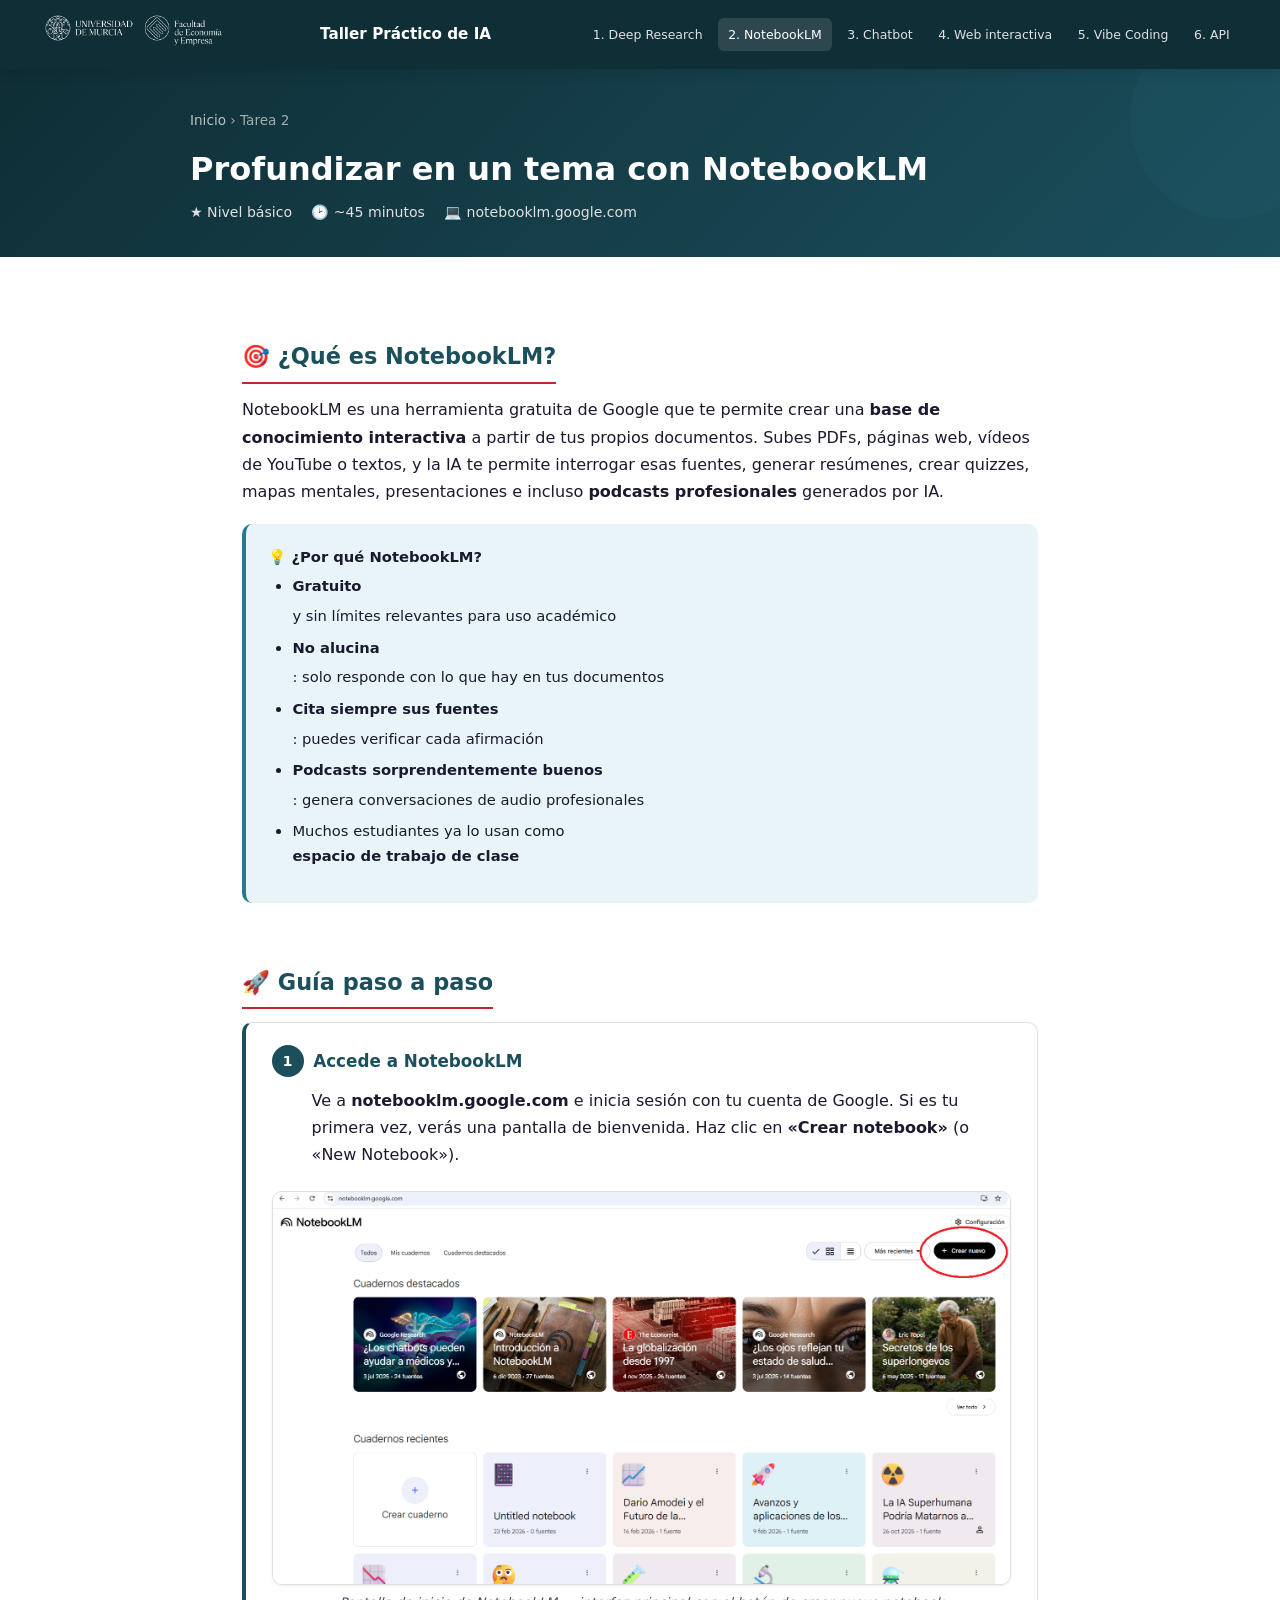
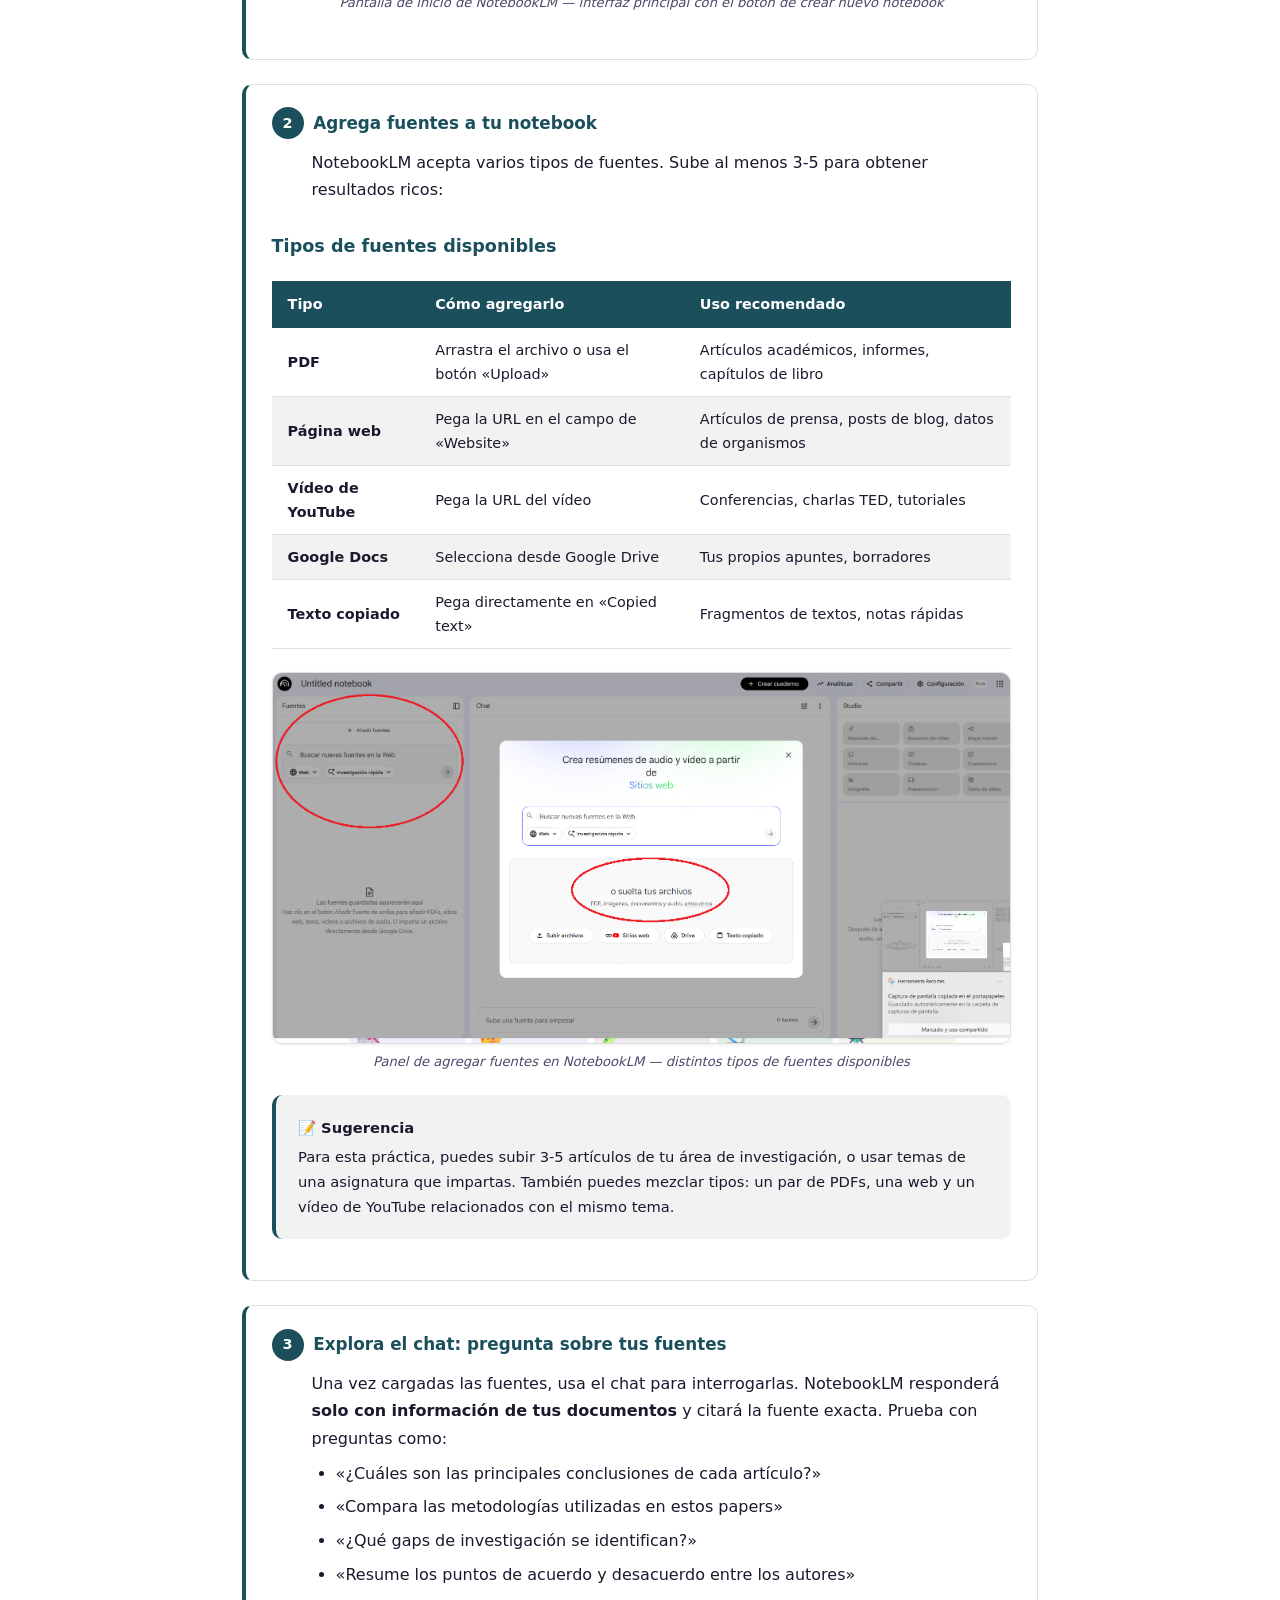
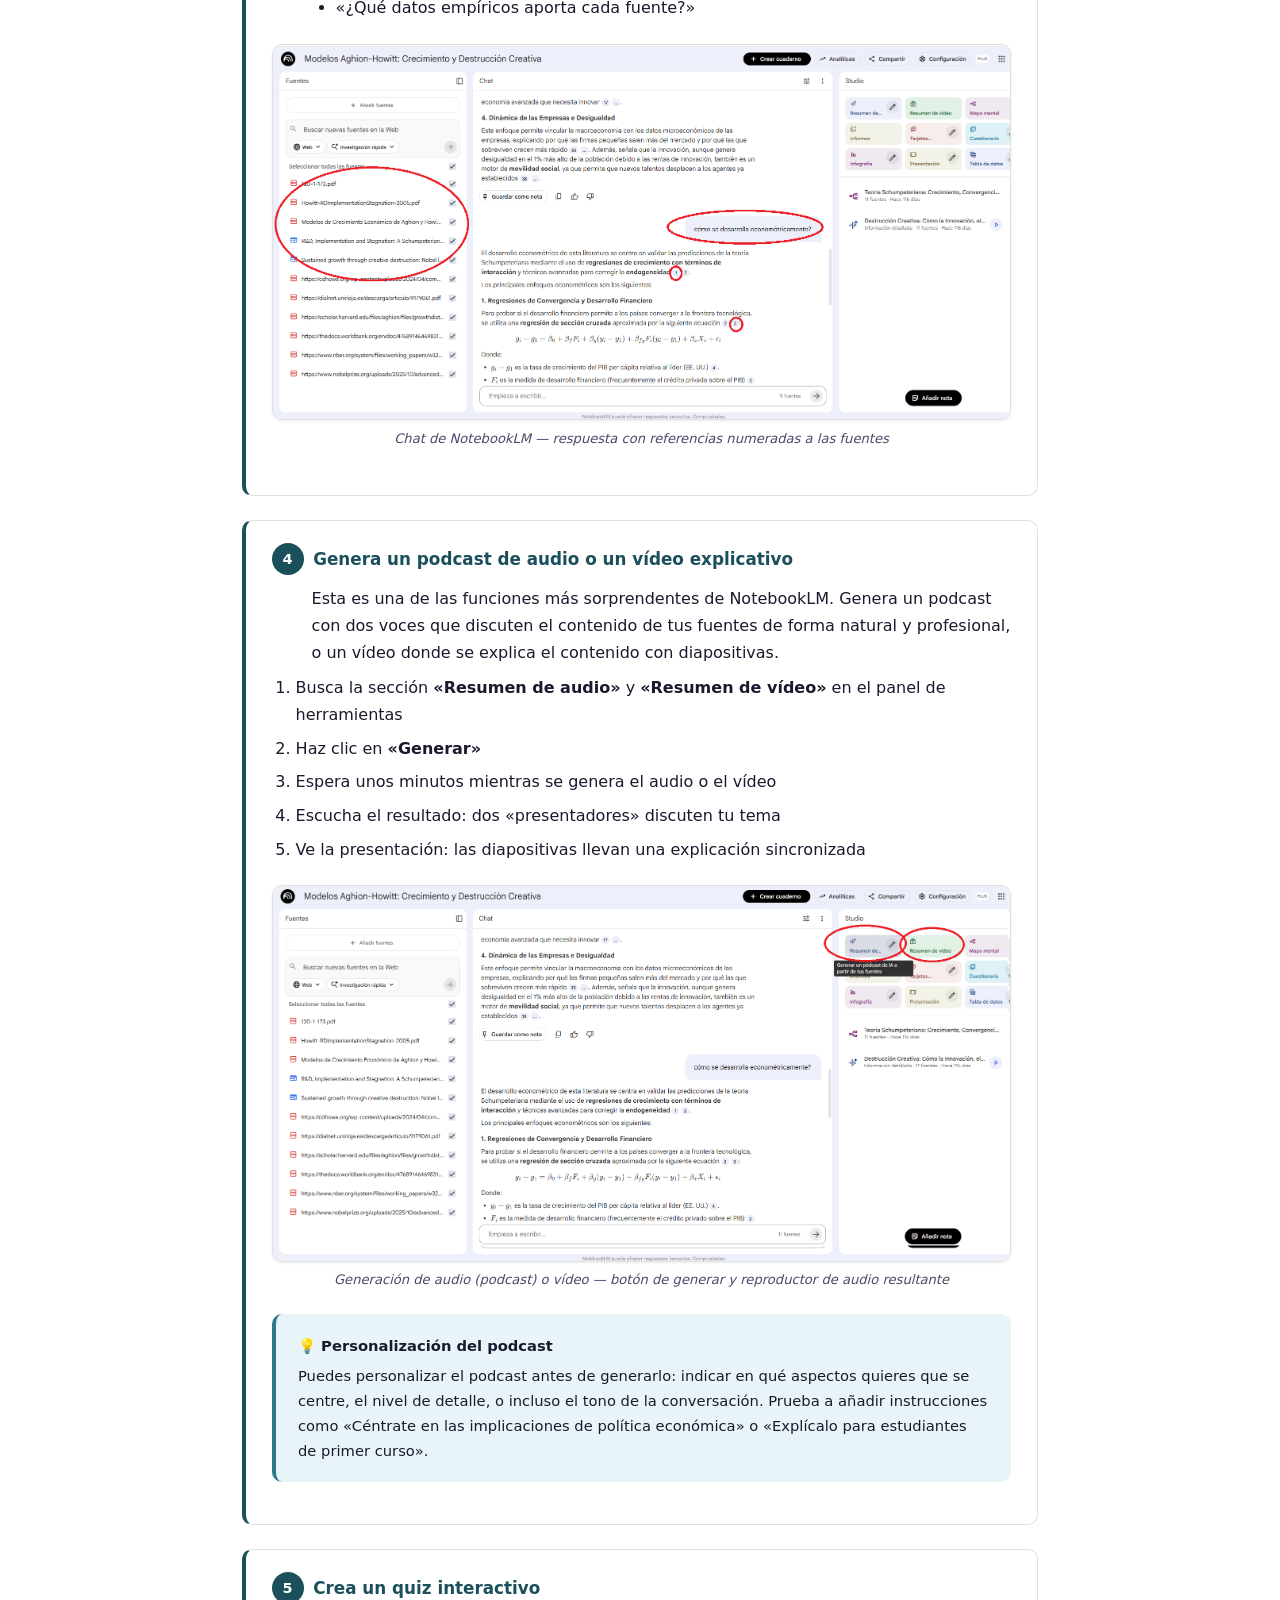
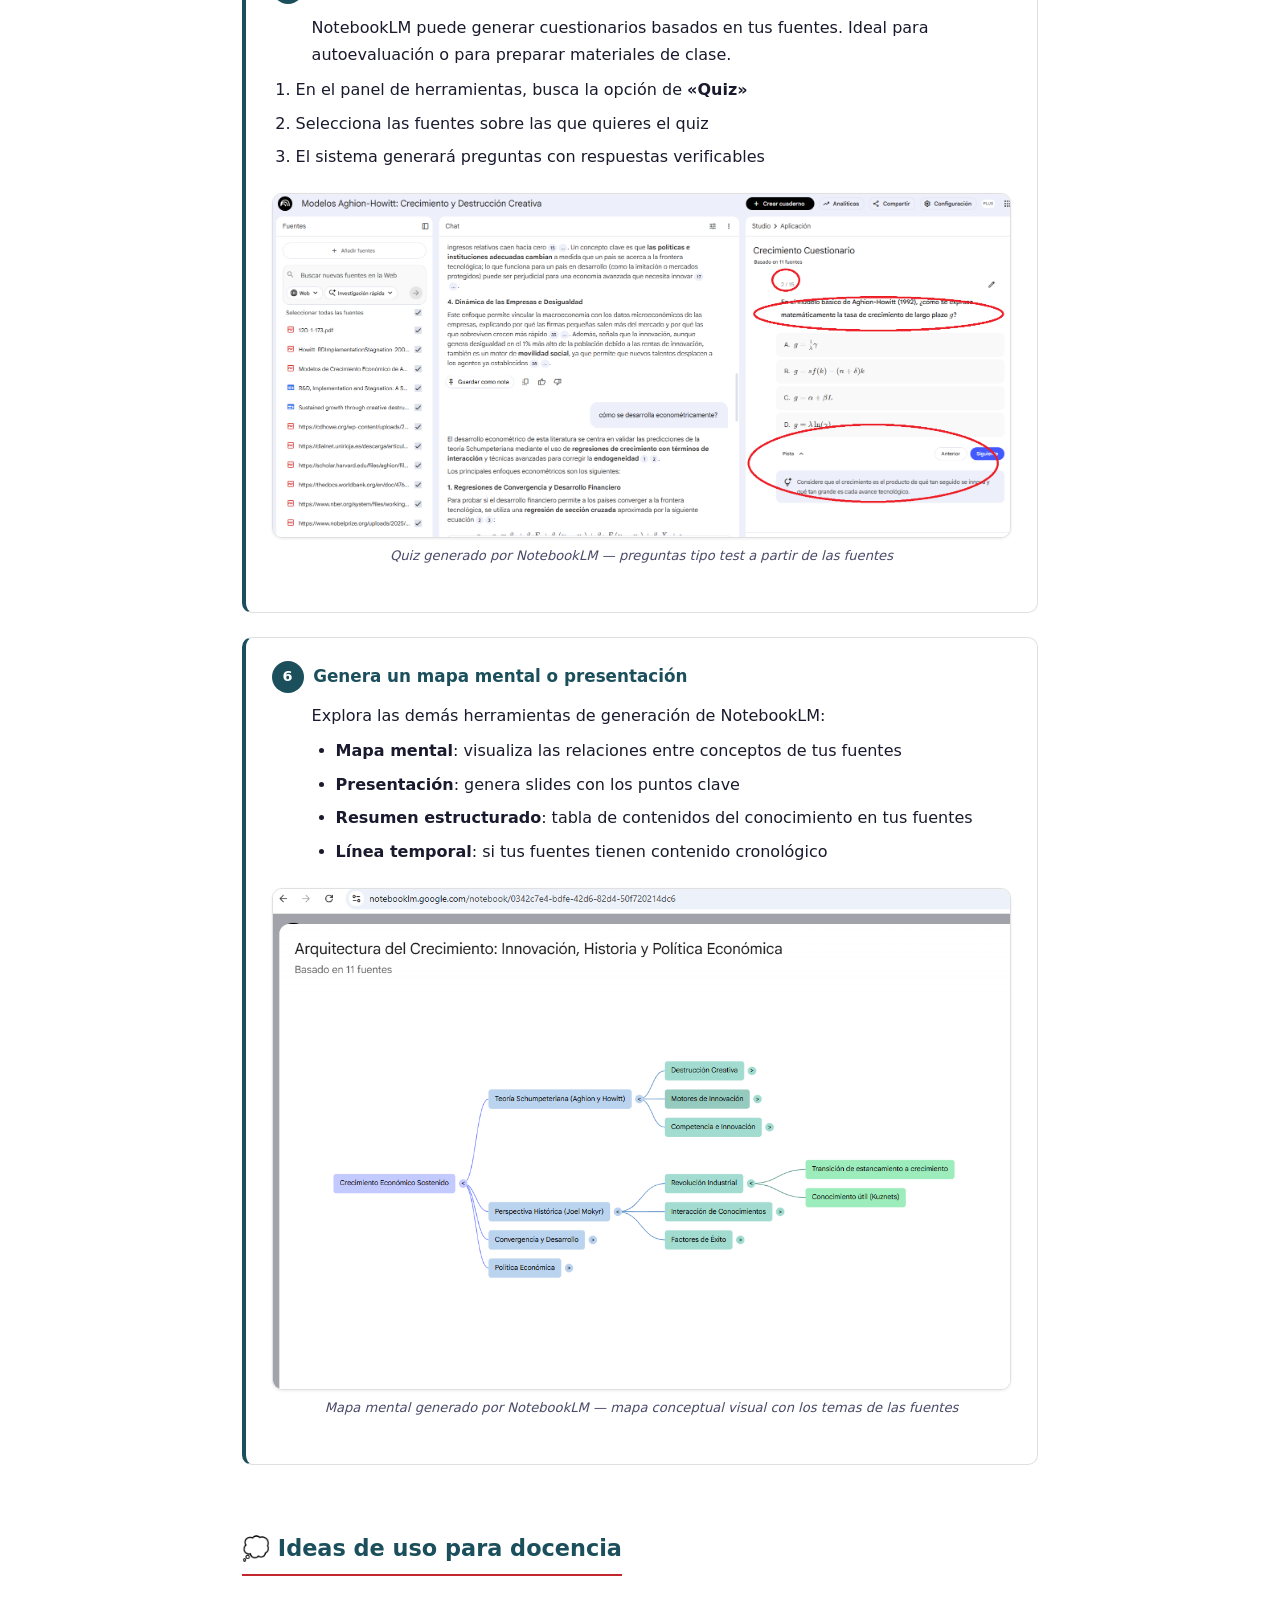
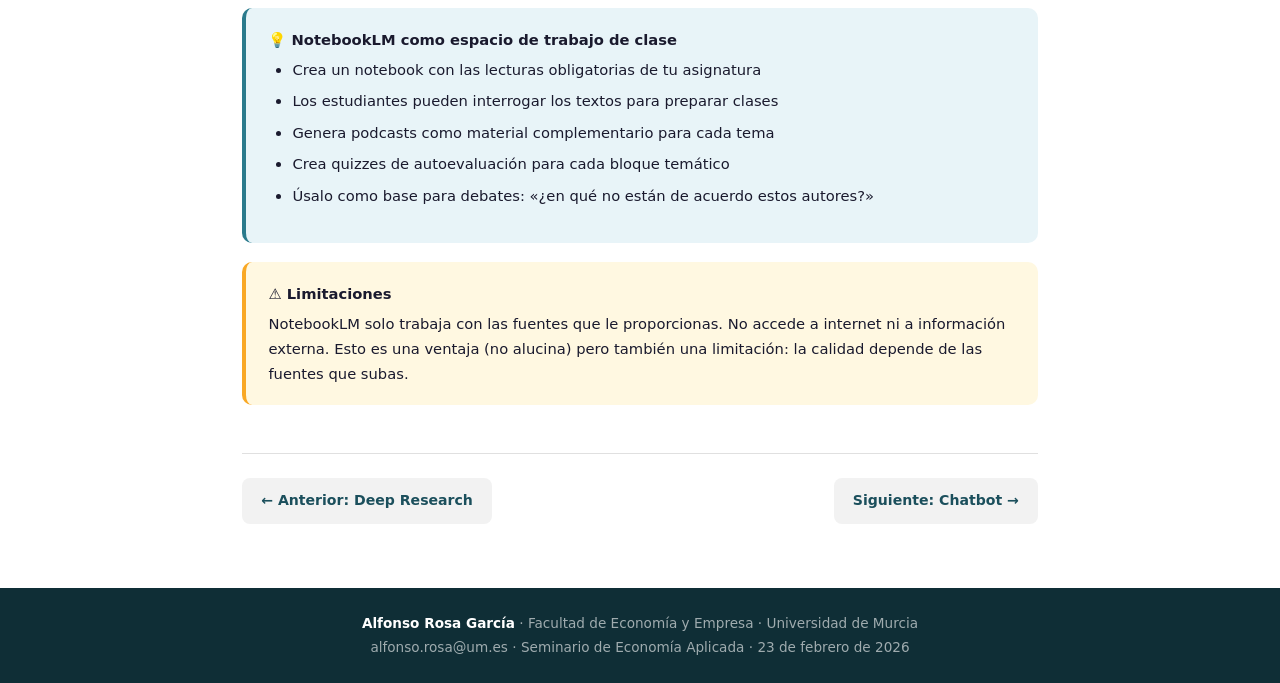
==== commit c05f311d: "Corregir errores de revisión: typos, modelos y paso faltante - tarea2: Corregir typo «Generarar» → «" ====
--- a/tarea2-notebooklm.html
+++ b/tarea2-notebooklm.html
@@ -178,7 +178,7 @@
     </p>
     <ol>
       <li>Busca la sección <strong>«Resumen de audio»</strong> y <strong>«Resumen de vídeo»</strong> en el panel de herramientas</li>
-      <li>Haz clic en <strong>«Generarar»</strong></li>
+      <li>Haz clic en <strong>«Generar»</strong></li>
       <li>Espera unos minutos mientras se genera el audio o el vídeo</li>
       <li>Escucha el resultado: dos «presentadores» discuten tu tema</li>
       <li>Ve la presentación: las diapositivas llevan una explicación sincronizada</li>
--- a/css/style.css
+++ b/css/style.css
@@ -182,6 +182,47 @@
   margin: 1.2rem auto;
 }
 
+.hero-actions {
+  margin-top: 1.5rem;
+}
+
+.btn-hero {
+  display: inline-block;
+  background: var(--umured);
+  color: var(--umuwhite) !important;
+  padding: 0.75rem 1.8rem;
+  border-radius: var(--radius);
+  font-weight: 600;
+  font-size: 1.05rem;
+  text-decoration: none;
+  transition: background 0.2s, transform 0.2s;
+  box-shadow: 0 2px 8px rgba(0,0,0,0.25);
+}
+
+.btn-hero:hover {
+  background: #a12025;
+  transform: translateY(-1px);
+}
+
+.hero-qr {
+  margin-top: 1.8rem;
+}
+
+.hero-qr img {
+  width: 150px;
+  height: 150px;
+  border-radius: var(--radius);
+  background: var(--umuwhite);
+  padding: 6px;
+  box-shadow: 0 2px 10px rgba(0,0,0,0.2);
+}
+
+.qr-label {
+  font-size: 0.8rem;
+  color: rgba(255,255,255,0.55);
+  margin-top: 0.4rem;
+}
+
 /* --- Task Cards Grid (index) --- */
 .section {
   max-width: 1100px;
